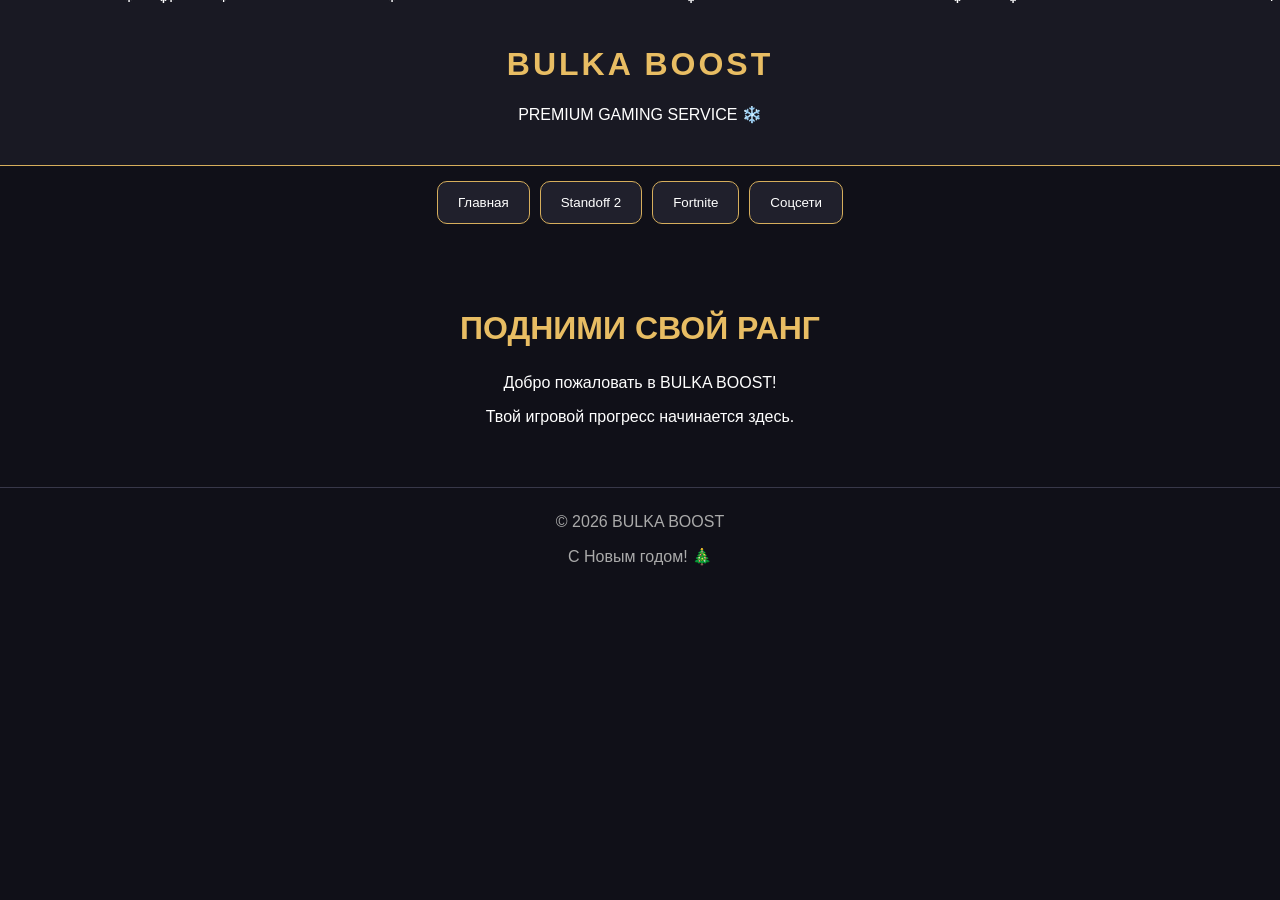
==== index.html @ cec8d372 "Add initial HTML structure and styles for BULKA BOOST" ====
<!DOCTYPE html>
<html lang="ru">
<head>
    <meta charset="UTF-8">
    <meta name="viewport" content="width=device-width, initial-scale=1.0">
    <title>BULKA BOOST</title>
    <style>
        * {
            box-sizing: border-box;
        }

        body {
            margin: 0;
            background: #101018;
            color: white;
            font-family: Arial, sans-serif;
            text-align: center;
            overflow-x: hidden;
        }

        header {
            padding: 25px;
            background: #191923;
            border-bottom: 1px solid #d6ae5c;
        }

        header h1 {
            color: #e8bd63;
            letter-spacing: 3px;
        }

        nav {
            display: flex;
            justify-content: center;
            flex-wrap: wrap;
            gap: 10px;
            padding: 15px;
        }

        button {
            padding: 13px 20px;
            border: 1px solid #d6ae5c;
            border-radius: 10px;
            background: #20202c;
            color: white;
            cursor: pointer;
        }

        button:hover {
            background: #d6ae5c;
            color: black;
        }

        main {
            padding: 45px 15px;
        }

        h2 {
            color: #e8bd63;
            font-size: 32px;
        }

        .card {
            max-width: 500px;
            margin: 20px auto;
            padding: 25px;
            background: #1b1b27;
            border: 1px solid #383849;
            border-radius: 18px;
        }

        .price {
            color: #e8bd63;
            font-size: 25px;
            font-weight: bold;
        }

        .snow {
            position: fixed;
            top: -20px;
            color: white;
            pointer-events: none;
            z-index: 100;
            animation: fall linear infinite;
        }

        @keyframes fall {
            to {
                transform: translateY(110vh) translateX(35px);
            }
        }

        footer {
            padding: 25px;
            color: #aaa;
            border-top: 1px solid #383849;
        }
    </style>
</head>
<body>

<header>
    <h1>BULKA BOOST</h1>
    <p>PREMIUM GAMING SERVICE ❄️</p>
</header>

<nav>
    <button onclick="showPage('home')">Главная</button>
    <button onclick="showPage('standoff')">Standoff 2</button>
    <button onclick="showPage('fortnite')">Fortnite</button>
    <button onclick="showPage('social')">Соцсети</button>
</nav>

<main>
    <section id="home">
        <h2>ПОДНИМИ СВОЙ РАНГ</h2>
        <p>Добро пожаловать в BULKA BOOST!</p>
        <p>Твой игровой прогресс начинается здесь.</p>
    </section>

    <section id="standoff" hidden>
        <h2>STANDOFF 2</h2>
        <p>Выбери желаемый ранг</p>
        <div id="stRanks"></div>
        <p class="price" id="stPrice">50 G</p>
    </section>

    <section id="fortnite" hidden>
        <h2>FORTNITE</h2>
        <p>Выбери желаемый ранг</p>
        <div id="foRanks"></div>
        <p class="price" id="foPrice">75 ₴</p>
    </section>

    <section id="social" hidden>
        <h2>МОИ СОЦСЕТИ</h2>
        <p>Telegram: <a href="https://t.me/bulka_tgc">bulka_tgc</a></p>
        <p>TikTok: скоро</p>
        <p>YouTube: скоро</p>
    </section>
</main>

<footer>
    © 2026 BULKA BOOST
    <p>С Новым годом! 🎄</p>
</footer>

<script>
    const st = [
        "Bronze I", "Bronze II", "Bronze III",
        "Silver I", "Silver II", "Silver III",
        "Gold I", "Gold II", "Gold III",
        "Gold IV", "Platinum I", "Platinum II",
        "Platinum III", "Platinum IV",
        "Diamond I", "Diamond II", "Diamond III",
        "Diamond IV", "Phoenix", "Ranger",
        "Champion", "Legend"
    ];

    const fo = [
        "Bronze I", "Bronze II", "Bronze III",
        "Silver I", "Silver II", "Silver III",
        "Gold I", "Gold II", "Gold III",
        "Platinum I", "Platinum II", "Platinum III",
        "Diamond I", "Diamond II", "Diamond III",
        "Elite", "Champion", "Unreal"
    ];

    function createRanks(names, id, priceId, price) {
        const container = document.getElementById(id);

        names.forEach((name, index) => {
            const button = document.createElement("button");
            button.style.margin = "5px";
            button.textContent = name;

            button.onclick = () => {
                document.getElementById(priceId).textContent =
                    (index + 1) * price +
                    (price === 50 ? " G" : " ₴");
            };

            container.appendChild(button);
        });
    }

    createRanks(st, "stRanks", "stPrice", 50);
    createRanks(fo, "foRanks", "foPrice", 75);

    function showPage(page) {
        ["home", "standoff", "fortnite", "social"]
            .forEach(id => {
                document.getElementById(id).hidden = id !== page;
            });
    }

    for (let i = 0; i < 45; i++) {
        const snow = document.createElement("div");
        snow.className = "snow";
        snow.textContent = "❄";

        snow.style.left = Math.random() * 100 + "vw";
        snow.style.fontSize = (10 + Math.random() * 15) + "px";
        snow.style.animationDuration = (5 + Math.random() * 10) + "s";
        snow.style.animationDelay = Math.random() * 10 + "s";

        document.body.appendChild(snow);
    }
</script>

</body>
</html>
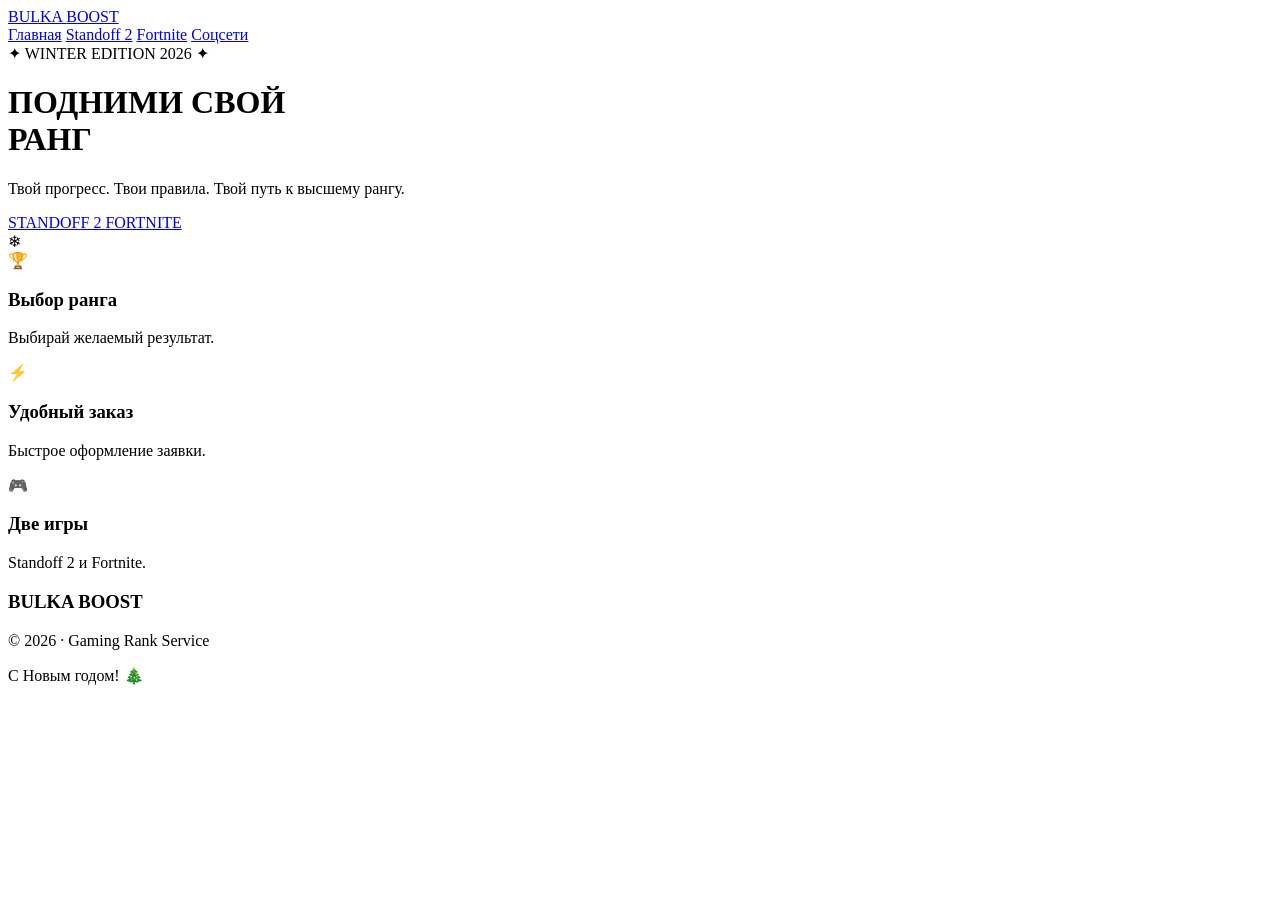
==== commit 093684c8: "Refactor index.html for improved structure and style" ====
--- a/index.html
+++ b/index.html
@@ -4,210 +4,79 @@
 <head>
     <meta charset="UTF-8">
     <meta name="viewport" content="width=device-width, initial-scale=1.0">
-    <title>BULKA BOOST</title>
-    <style>
-        * {
-            box-sizing: border-box;
-        }
-
-        body {
-            margin: 0;
-            background: #101018;
-            color: white;
-            font-family: Arial, sans-serif;
-            text-align: center;
-            overflow-x: hidden;
-        }
-
-        header {
-            padding: 25px;
-            background: #191923;
-            border-bottom: 1px solid #d6ae5c;
-        }
-
-        header h1 {
-            color: #e8bd63;
-            letter-spacing: 3px;
-        }
-
-        nav {
-            display: flex;
-            justify-content: center;
-            flex-wrap: wrap;
-            gap: 10px;
-            padding: 15px;
-        }
-
-        button {
-            padding: 13px 20px;
-            border: 1px solid #d6ae5c;
-            border-radius: 10px;
-            background: #20202c;
-            color: white;
-            cursor: pointer;
-        }
-
-        button:hover {
-            background: #d6ae5c;
-            color: black;
-        }
-
-        main {
-            padding: 45px 15px;
-        }
-
-        h2 {
-            color: #e8bd63;
-            font-size: 32px;
-        }
-
-        .card {
-            max-width: 500px;
-            margin: 20px auto;
-            padding: 25px;
-            background: #1b1b27;
-            border: 1px solid #383849;
-            border-radius: 18px;
-        }
-
-        .price {
-            color: #e8bd63;
-            font-size: 25px;
-            font-weight: bold;
-        }
-
-        .snow {
-            position: fixed;
-            top: -20px;
-            color: white;
-            pointer-events: none;
-            z-index: 100;
-            animation: fall linear infinite;
-        }
-
-        @keyframes fall {
-            to {
-                transform: translateY(110vh) translateX(35px);
-            }
-        }
-
-        footer {
-            padding: 25px;
-            color: #aaa;
-            border-top: 1px solid #383849;
-        }
-    </style>
+    <meta name="theme-color" content="#101014">
+    <title>BULKA BOOST — Rank Service</title>
+    <link rel="stylesheet" href="style.css">
 </head>
 <body>
 
-<header>
-    <h1>BULKA BOOST</h1>
-    <p>PREMIUM GAMING SERVICE ❄️</p>
-</header>
+    <div id="snow"></div>
 
-<nav>
-    <button onclick="showPage('home')">Главная</button>
-    <button onclick="showPage('standoff')">Standoff 2</button>
-    <button onclick="showPage('fortnite')">Fortnite</button>
-    <button onclick="showPage('social')">Соцсети</button>
-</nav>
+    <header class="header">
+        <a class="logo" href="index.html">
+            BULKA <span>BOOST</span>
+        </a>
 
-<main>
-    <section id="home">
-        <h2>ПОДНИМИ СВОЙ РАНГ</h2>
-        <p>Добро пожаловать в BULKA BOOST!</p>
-        <p>Твой игровой прогресс начинается здесь.</p>
+        <nav class="navigation">
+            <a href="index.html">Главная</a>
+            <a href="standoff.html">Standoff 2</a>
+            <a href="fortnite.html">Fortnite</a>
+            <a href="social.html">Соцсети</a>
+        </nav>
+    </header>
+
+    <main class="hero">
+        <div class="season">✦ WINTER EDITION 2026 ✦</div>
+
+        <h1>
+            ПОДНИМИ СВОЙ<br>
+            <span>РАНГ</span>
+        </h1>
+
+        <p>
+            Твой прогресс. Твои правила.
+            Твой путь к высшему рангу.
+        </p>
+
+        <div class="hero-buttons">
+            <a href="standoff.html" class="button gold">
+                STANDOFF 2
+            </a>
+
+            <a href="fortnite.html" class="button purple">
+                FORTNITE
+            </a>
+        </div>
+
+        <div class="snow-decoration">❄</div>
+    </main>
+
+    <section class="features">
+        <div class="feature">
+            <span>🏆</span>
+            <h3>Выбор ранга</h3>
+            <p>Выбирай желаемый результат.</p>
+        </div>
+
+        <div class="feature">
+            <span>⚡</span>
+            <h3>Удобный заказ</h3>
+            <p>Быстрое оформление заявки.</p>
+        </div>
+
+        <div class="feature">
+            <span>🎮</span>
+            <h3>Две игры</h3>
+            <p>Standoff 2 и Fortnite.</p>
+        </div>
     </section>
 
-    <section id="standoff" hidden>
-        <h2>STANDOFF 2</h2>
-        <p>Выбери желаемый ранг</p>
-        <div id="stRanks"></div>
-        <p class="price" id="stPrice">50 G</p>
-    </section>
+    <footer>
+        <h3>BULKA BOOST</h3>
+        <p>© 2026 · Gaming Rank Service</p>
+        <p>С Новым годом! 🎄</p>
+    </footer>
 
-    <section id="fortnite" hidden>
-        <h2>FORTNITE</h2>
-        <p>Выбери желаемый ранг</p>
-        <div id="foRanks"></div>
-        <p class="price" id="foPrice">75 ₴</p>
-    </section>
-
-    <section id="social" hidden>
-        <h2>МОИ СОЦСЕТИ</h2>
-        <p>Telegram: <a href="https://t.me/bulka_tgc">bulka_tgc</a></p>
-        <p>TikTok: скоро</p>
-        <p>YouTube: скоро</p>
-    </section>
-</main>
-
-<footer>
-    © 2026 BULKA BOOST
-    <p>С Новым годом! 🎄</p>
-</footer>
-
-<script>
-    const st = [
-        "Bronze I", "Bronze II", "Bronze III",
-        "Silver I", "Silver II", "Silver III",
-        "Gold I", "Gold II", "Gold III",
-        "Gold IV", "Platinum I", "Platinum II",
-        "Platinum III", "Platinum IV",
-        "Diamond I", "Diamond II", "Diamond III",
-        "Diamond IV", "Phoenix", "Ranger",
-        "Champion", "Legend"
-    ];
-
-    const fo = [
-        "Bronze I", "Bronze II", "Bronze III",
-        "Silver I", "Silver II", "Silver III",
-        "Gold I", "Gold II", "Gold III",
-        "Platinum I", "Platinum II", "Platinum III",
-        "Diamond I", "Diamond II", "Diamond III",
-        "Elite", "Champion", "Unreal"
-    ];
-
-    function createRanks(names, id, priceId, price) {
-        const container = document.getElementById(id);
-
-        names.forEach((name, index) => {
-            const button = document.createElement("button");
-            button.style.margin = "5px";
-            button.textContent = name;
-
-            button.onclick = () => {
-                document.getElementById(priceId).textContent =
-                    (index + 1) * price +
-                    (price === 50 ? " G" : " ₴");
-            };
-
-            container.appendChild(button);
-        });
-    }
-
-    createRanks(st, "stRanks", "stPrice", 50);
-    createRanks(fo, "foRanks", "foPrice", 75);
-
-    function showPage(page) {
-        ["home", "standoff", "fortnite", "social"]
-            .forEach(id => {
-                document.getElementById(id).hidden = id !== page;
-            });
-    }
-
-    for (let i = 0; i < 45; i++) {
-        const snow = document.createElement("div");
-        snow.className = "snow";
-        snow.textContent = "❄";
-
-        snow.style.left = Math.random() * 100 + "vw";
-        snow.style.fontSize = (10 + Math.random() * 15) + "px";
-        snow.style.animationDuration = (5 + Math.random() * 10) + "s";
-        snow.style.animationDelay = Math.random() * 10 + "s";
-
-        document.body.appendChild(snow);
-    }
-</script>
-
+    <script src="script.js"></script>
 </body>
 </html>
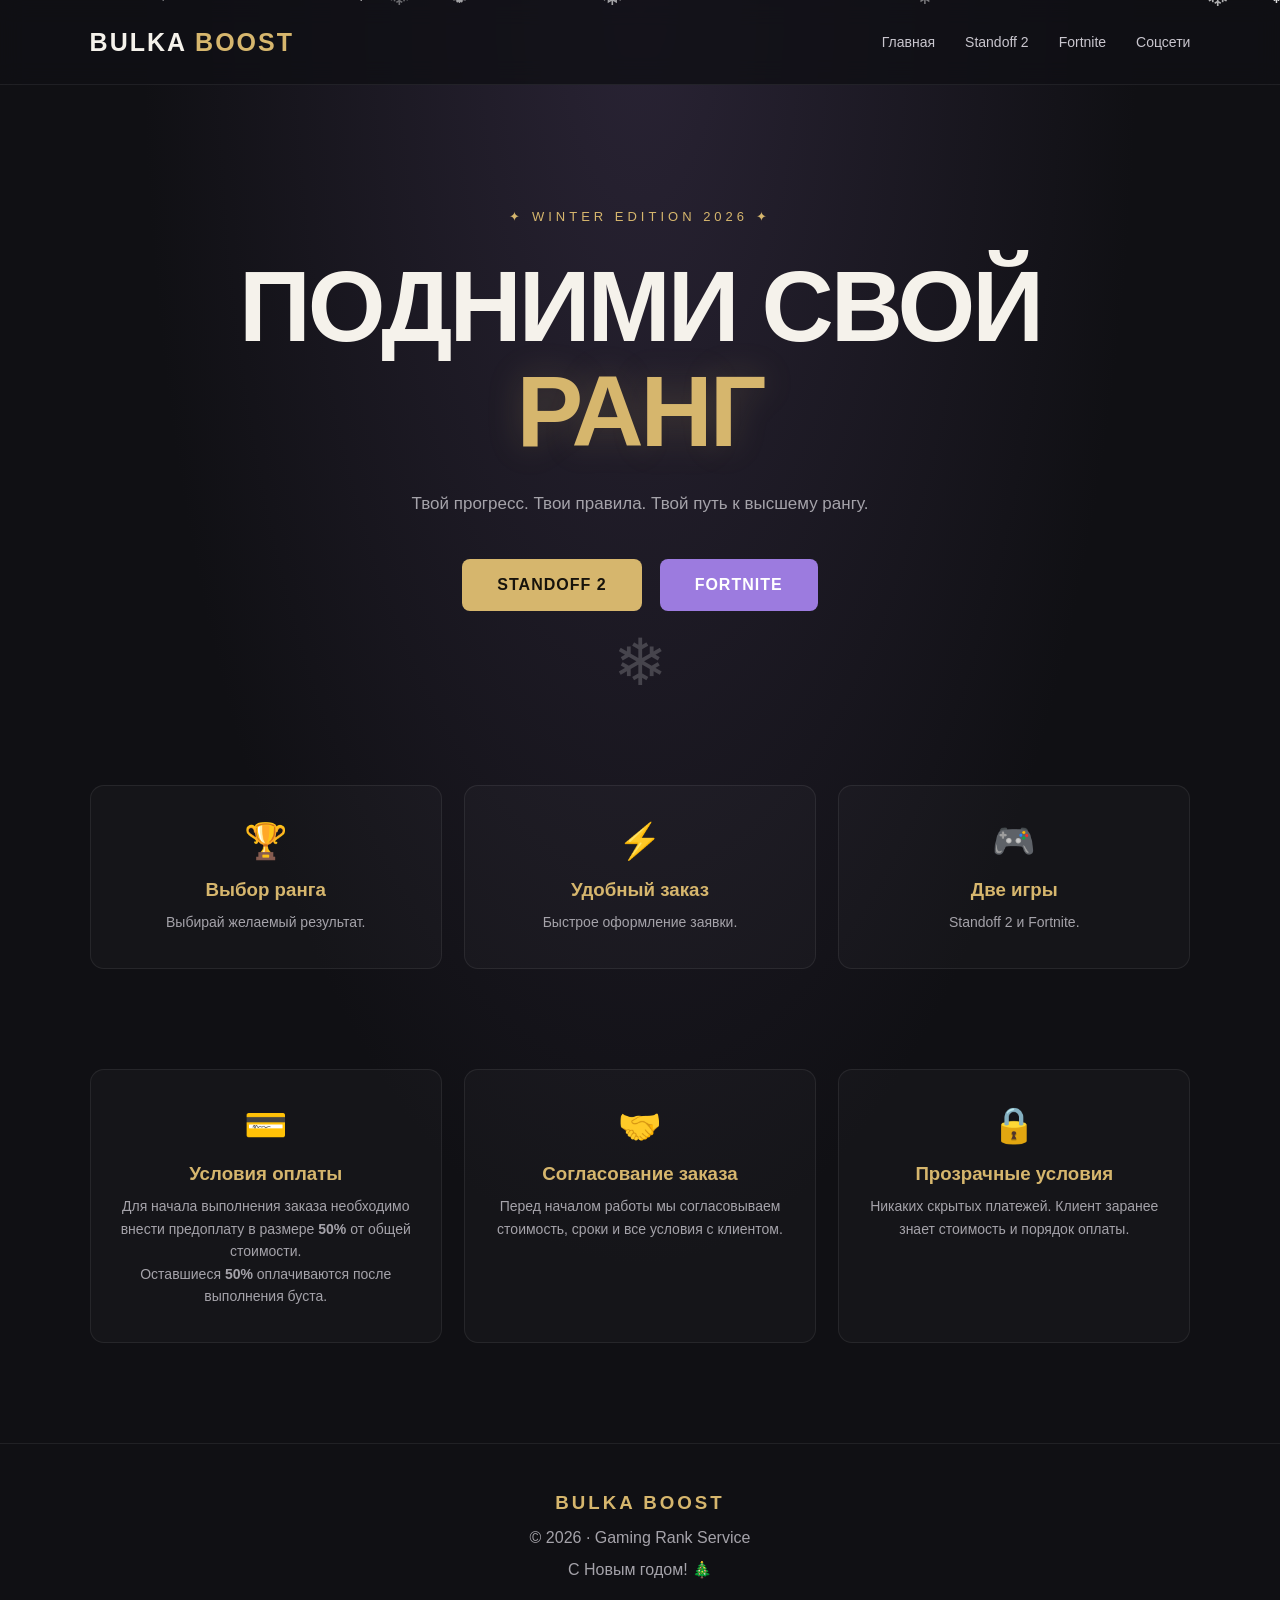
==== commit cf71a231: "Add payment section with conditions and agreements Added a payment section with terms and conditions" ====
--- a/index.html
+++ b/index.html
@@ -71,6 +71,46 @@
         </div>
     </section>
 
+    <!-- PAYMENT SECTION -->
+
+    <section class="features">
+        <div class="feature">
+            <span>💳</span>
+            <h3>Условия оплаты</h3>
+            <p>
+                Для начала выполнения заказа
+                необходимо внести предоплату
+                в размере <strong>50%</strong>
+                от общей стоимости.
+            </p>
+            <p>
+                Оставшиеся <strong>50%</strong>
+                оплачиваются после выполнения
+                буста.
+            </p>
+        </div>
+
+        <div class="feature">
+            <span>🤝</span>
+            <h3>Согласование заказа</h3>
+            <p>
+                Перед началом работы мы
+                согласовываем стоимость,
+                сроки и все условия с клиентом.
+            </p>
+        </div>
+
+        <div class="feature">
+            <span>🔒</span>
+            <h3>Прозрачные условия</h3>
+            <p>
+                Никаких скрытых платежей.
+                Клиент заранее знает стоимость
+                и порядок оплаты.
+            </p>
+        </div>
+    </section>
+
     <footer>
         <h3>BULKA BOOST</h3>
         <p>© 2026 · Gaming Rank Service</p>
--- a/style.css
+++ b/style.css
@@ -0,0 +1,282 @@
+
+* {
+    margin: 0;
+    padding: 0;
+    box-sizing: border-box;
+}
+
+:root {
+    --bg: #101014;
+    --gold: #d6b66d;
+    --white: #f5f2eb;
+    --muted: #a5a3aa;
+    --purple: #9c7bdf;
+}
+
+html {
+    scroll-behavior: smooth;
+}
+
+body {
+    background:
+        radial-gradient(ellipse at 50% 0%, #292334 0%, transparent 55%),
+        var(--bg);
+    color: var(--white);
+    font-family: Arial, sans-serif;
+    min-height: 100vh;
+    overflow-x: hidden;
+}
+
+a {
+    color: inherit;
+    text-decoration: none;
+}
+
+/* HEADER */
+
+.header {
+    width: 100%;
+    min-height: 85px;
+    padding: 20px 7%;
+    display: flex;
+    align-items: center;
+    justify-content: space-between;
+    border-bottom: 1px solid #ffffff12;
+    background: #101014cc;
+    backdrop-filter: blur(12px);
+    position: relative;
+    z-index: 10;
+}
+
+.logo {
+    font-size: 25px;
+    font-weight: 900;
+    letter-spacing: 2px;
+}
+
+.logo span {
+    color: var(--gold);
+}
+
+.navigation {
+    display: flex;
+    gap: 30px;
+}
+
+.navigation a {
+    color: #c9c6ce;
+    font-size: 14px;
+    transition: 0.3s;
+}
+
+.navigation a:hover {
+    color: var(--gold);
+}
+
+/* HERO */
+
+.hero {
+    min-height: 650px;
+    display: flex;
+    flex-direction: column;
+    align-items: center;
+    justify-content: center;
+    text-align: center;
+    padding: 80px 20px;
+    position: relative;
+}
+
+.season {
+    color: var(--gold);
+    font-size: 13px;
+    letter-spacing: 4px;
+    margin-bottom: 30px;
+    animation: appear 1s ease;
+}
+
+.hero h1 {
+    font-size: clamp(48px, 9vw, 100px);
+    line-height: 1.05;
+    font-weight: 900;
+    letter-spacing: -3px;
+    animation: appear 1.2s ease;
+}
+
+.hero h1 span {
+    color: var(--gold);
+    text-shadow: 0 0 35px #d6b66d35;
+}
+
+.hero p {
+    color: var(--muted);
+    margin-top: 25px;
+    line-height: 1.8;
+    font-size: 17px;
+}
+
+.hero-buttons {
+    display: flex;
+    gap: 18px;
+    margin-top: 40px;
+}
+
+.button {
+    padding: 17px 35px;
+    border-radius: 8px;
+    font-weight: bold;
+    letter-spacing: 1px;
+    transition: 0.3s;
+}
+
+.button:hover {
+    transform: translateY(-5px);
+    box-shadow: 0 10px 30px #00000050;
+}
+
+.gold {
+    background: var(--gold);
+    color: #17130c;
+}
+
+.purple {
+    background: var(--purple);
+    color: #fff;
+}
+
+.snow-decoration {
+    position: absolute;
+    bottom: 35px;
+    color: #ffffff30;
+    font-size: 65px;
+    animation: rotate 12s linear infinite;
+}
+
+/* FEATURES */
+
+.features {
+    display: grid;
+    grid-template-columns: repeat(3, 1fr);
+    gap: 22px;
+    padding: 50px 7%;
+}
+
+.feature {
+    padding: 35px 25px;
+    background: #ffffff06;
+    border: 1px solid #ffffff12;
+    border-radius: 14px;
+    text-align: center;
+    transition: 0.3s;
+}
+
+.feature:hover {
+    transform: translateY(-7px);
+    border-color: #d6b66d70;
+    background: #ffffff0b;
+}
+
+.feature span {
+    font-size: 35px;
+}
+
+.feature h3 {
+    margin: 17px 0 10px;
+    color: var(--gold);
+}
+
+.feature p {
+    color: var(--muted);
+    font-size: 14px;
+    line-height: 1.6;
+}
+
+/* FOOTER */
+
+footer {
+    padding: 40px 20px;
+    margin-top: 50px;
+    border-top: 1px solid #ffffff12;
+    text-align: center;
+    color: var(--muted);
+    line-height: 2;
+}
+
+footer h3 {
+    color: var(--gold);
+    letter-spacing: 3px;
+}
+
+/* SNOW */
+
+#snow {
+    position: fixed;
+    inset: 0;
+    pointer-events: none;
+    overflow: hidden;
+    z-index: 20;
+}
+
+.snowflake {
+    position: absolute;
+    top: -20px;
+    color: white;
+    opacity: 0.7;
+    user-select: none;
+    animation: snowfall linear infinite;
+}
+
+@keyframes snowfall {
+    to {
+        transform: translateY(110vh) rotate(360deg);
+    }
+}
+
+@keyframes appear {
+    from {
+        opacity: 0;
+        transform: translateY(25px);
+    }
+    to {
+        opacity: 1;
+        transform: translateY(0);
+    }
+}
+
+@keyframes rotate {
+    to {
+        transform: rotate(360deg);
+    }
+}
+
+/* MOBILE */
+
+@media (max-width: 700px) {
+    .header {
+        flex-direction: column;
+        gap: 20px;
+    }
+
+    .navigation {
+        gap: 15px;
+        flex-wrap: wrap;
+        justify-content: center;
+    }
+
+    .navigation a {
+        font-size: 12px;
+    }
+
+    .hero {
+        min-height: 550px;
+    }
+
+    .hero-buttons {
+        flex-direction: column;
+        width: 100%;
+        max-width: 260px;
+    }
+
+    .features {
+        grid-template-columns: 1fr;
+    }
+}
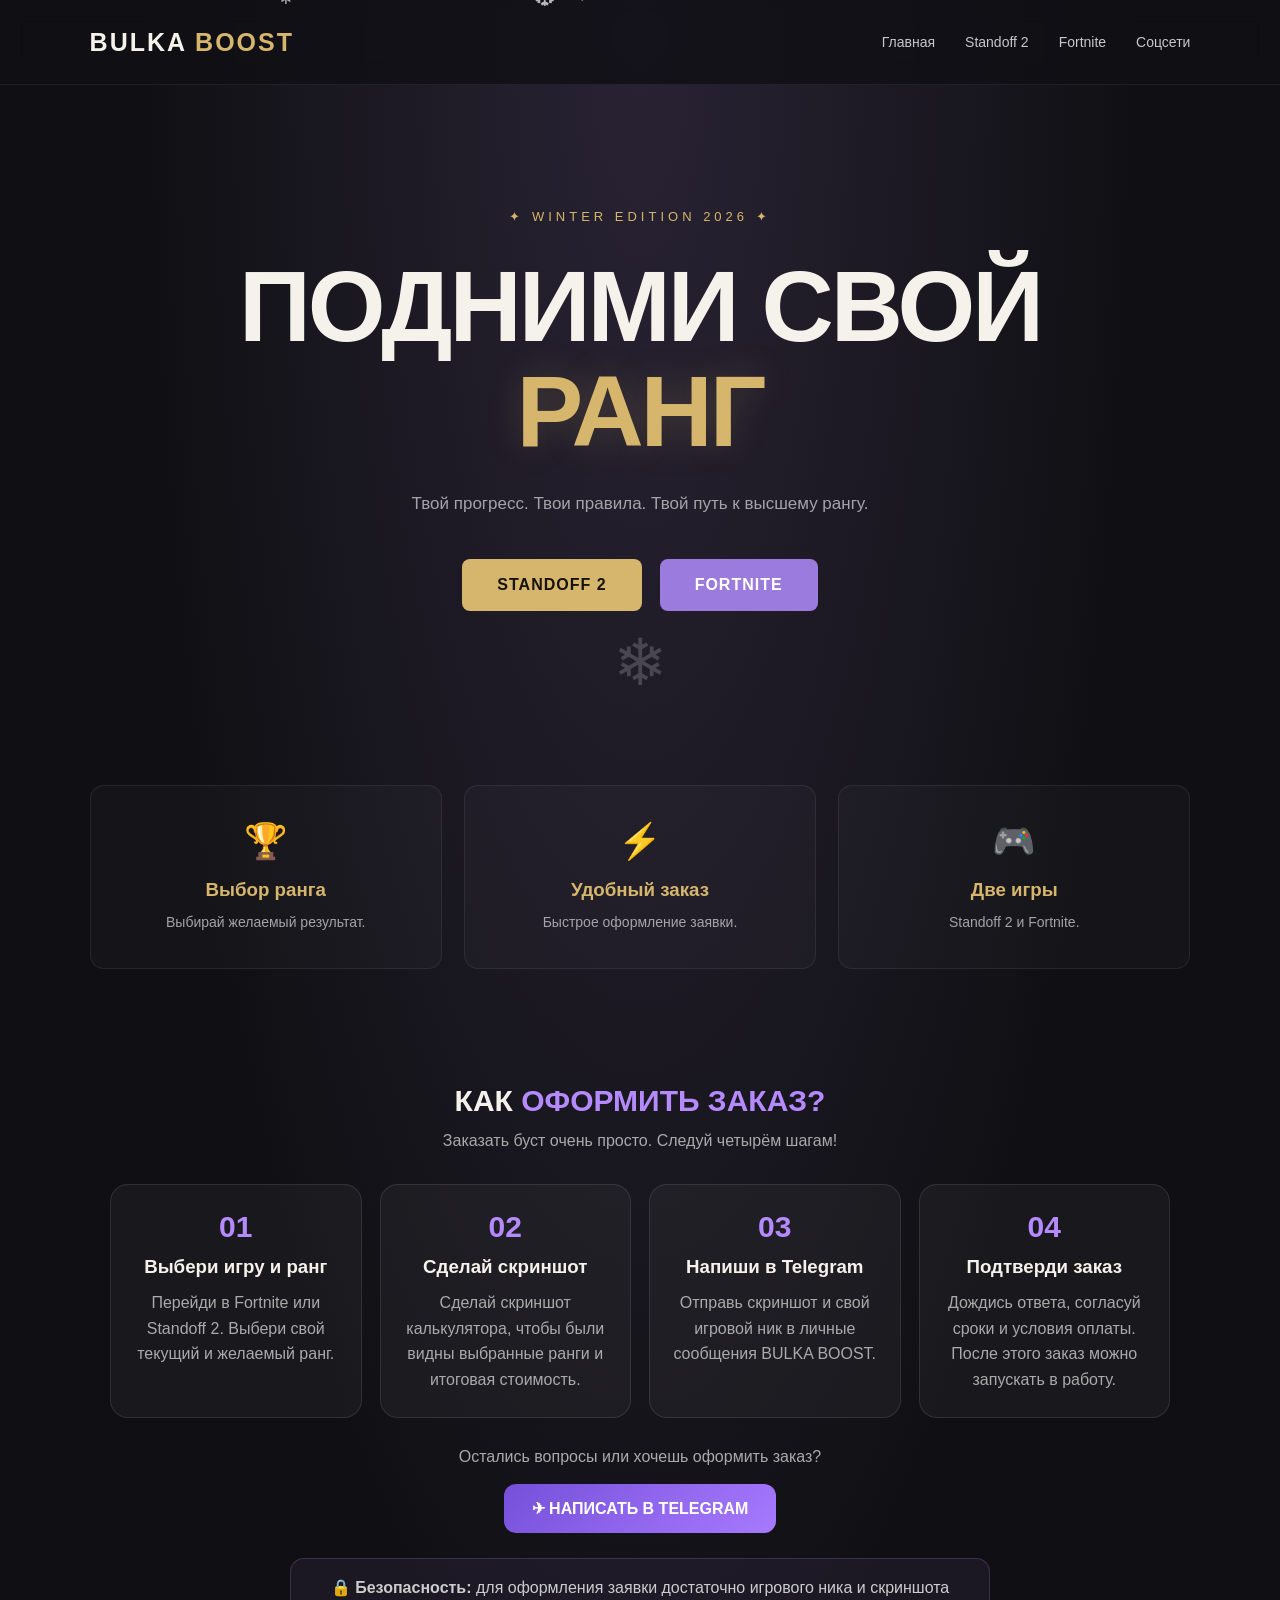
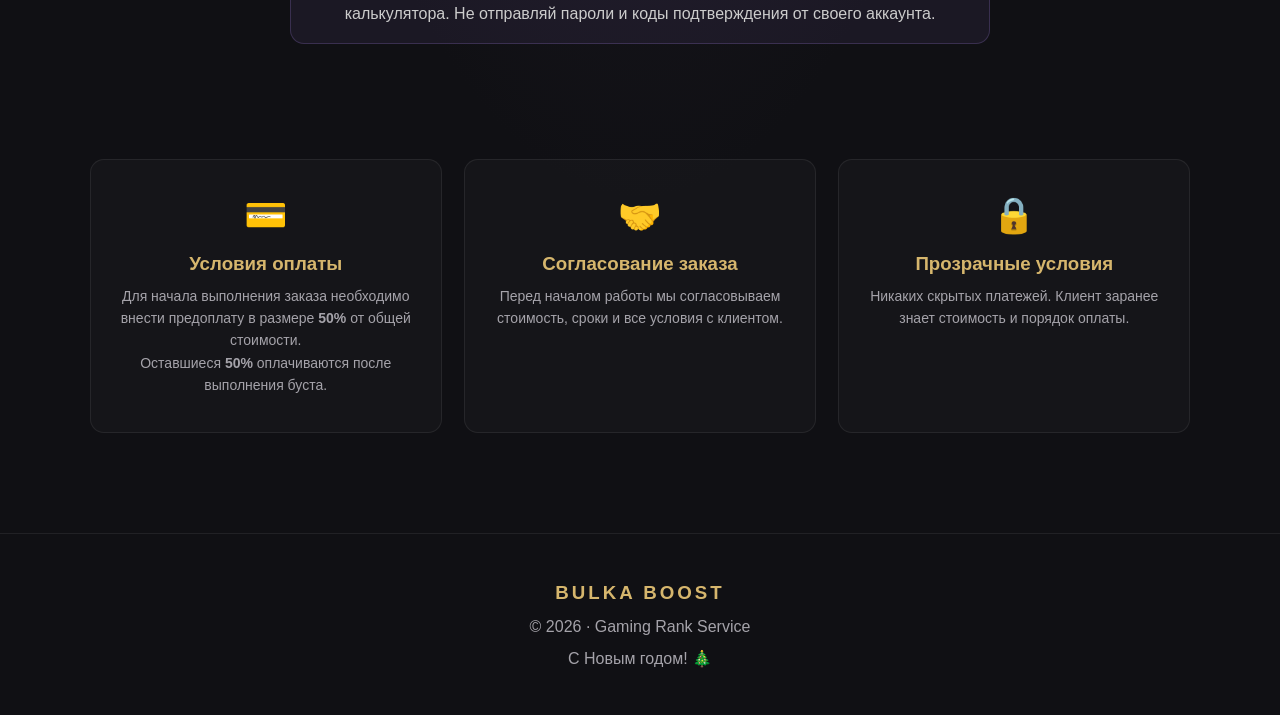
==== commit 11ab924b: "Add order section with instructions and payment details" ====
--- a/index.html
+++ b/index.html
@@ -7,6 +7,89 @@
     <meta name="theme-color" content="#101014">
     <title>BULKA BOOST — Rank Service</title>
     <link rel="stylesheet" href="style.css">
+
+    <style>
+        .order-section {
+            max-width: 1100px;
+            margin: 65px auto;
+            padding: 0 20px;
+            text-align: center;
+        }
+
+        .order-title {
+            font-size: 30px;
+            margin-bottom: 10px;
+        }
+
+        .order-title span {
+            color: #b58aff;
+        }
+
+        .order-subtitle {
+            color: #aaa;
+            margin-bottom: 30px;
+            line-height: 1.6;
+        }
+
+        .order-grid {
+            display: grid;
+            grid-template-columns: repeat(auto-fit, minmax(220px, 1fr));
+            gap: 18px;
+        }
+
+        .order-card {
+            background: rgba(255,255,255,0.04);
+            border: 1px solid rgba(255,255,255,0.1);
+            border-radius: 18px;
+            padding: 25px 18px;
+        }
+
+        .order-number {
+            font-size: 30px;
+            font-weight: bold;
+            color: #b58aff;
+        }
+
+        .order-card h3 {
+            margin: 12px 0;
+        }
+
+        .order-card p {
+            color: #aaa;
+            line-height: 1.6;
+            margin: 0;
+        }
+
+        .order-telegram {
+            margin-top: 30px;
+        }
+
+        .order-telegram p {
+            color: #aaa;
+            margin-bottom: 18px;
+        }
+
+        .order-telegram a {
+            display: inline-block;
+            padding: 15px 28px;
+            border-radius: 12px;
+            background: linear-gradient(135deg, #7650d9, #a77aff);
+            color: white;
+            text-decoration: none;
+            font-weight: bold;
+        }
+
+        .order-note {
+            max-width: 700px;
+            margin: 25px auto 0;
+            padding: 16px;
+            background: rgba(181,138,255,0.07);
+            border: 1px solid rgba(181,138,255,0.2);
+            border-radius: 14px;
+            color: #ccc;
+            line-height: 1.6;
+        }
+    </style>
 </head>
 <body>
 
@@ -71,9 +154,83 @@
         </div>
     </section>
 
+    <!-- HOW TO ORDER -->
+
+    <section class="order-section">
+
+        <h2 class="order-title">
+            КАК <span>ОФОРМИТЬ ЗАКАЗ?</span>
+        </h2>
+
+        <p class="order-subtitle">
+            Заказать буст очень просто. Следуй четырём шагам!
+        </p>
+
+        <div class="order-grid">
+
+            <div class="order-card">
+                <div class="order-number">01</div>
+                <h3>Выбери игру и ранг</h3>
+                <p>
+                    Перейди в Fortnite или Standoff 2.
+                    Выбери свой текущий и желаемый ранг.
+                </p>
+            </div>
+
+            <div class="order-card">
+                <div class="order-number">02</div>
+                <h3>Сделай скриншот</h3>
+                <p>
+                    Сделай скриншот калькулятора,
+                    чтобы были видны выбранные ранги
+                    и итоговая стоимость.
+                </p>
+            </div>
+
+            <div class="order-card">
+                <div class="order-number">03</div>
+                <h3>Напиши в Telegram</h3>
+                <p>
+                    Отправь скриншот и свой игровой ник
+                    в личные сообщения BULKA BOOST.
+                </p>
+            </div>
+
+            <div class="order-card">
+                <div class="order-number">04</div>
+                <h3>Подтверди заказ</h3>
+                <p>
+                    Дождись ответа, согласуй сроки
+                    и условия оплаты. После этого
+                    заказ можно запускать в работу.
+                </p>
+            </div>
+
+        </div>
+
+        <div class="order-telegram">
+            <p>Остались вопросы или хочешь оформить заказ?</p>
+
+            <a href="https://t.me/byylka_031"
+               target="_blank"
+               rel="noopener noreferrer">
+                ✈ НАПИСАТЬ В TELEGRAM
+            </a>
+        </div>
+
+        <div class="order-note">
+            🔒 <strong>Безопасность:</strong>
+            для оформления заявки достаточно игрового ника
+            и скриншота калькулятора. Не отправляй пароли
+            и коды подтверждения от своего аккаунта.
+        </div>
+
+    </section>
+
     <!-- PAYMENT SECTION -->
 
     <section class="features">
+
         <div class="feature">
             <span>💳</span>
             <h3>Условия оплаты</h3>
@@ -109,6 +266,7 @@
                 и порядок оплаты.
             </p>
         </div>
+
     </section>
 
     <footer>
@@ -118,5 +276,6 @@
     </footer>
 
     <script src="script.js"></script>
+
 </body>
 </html>
